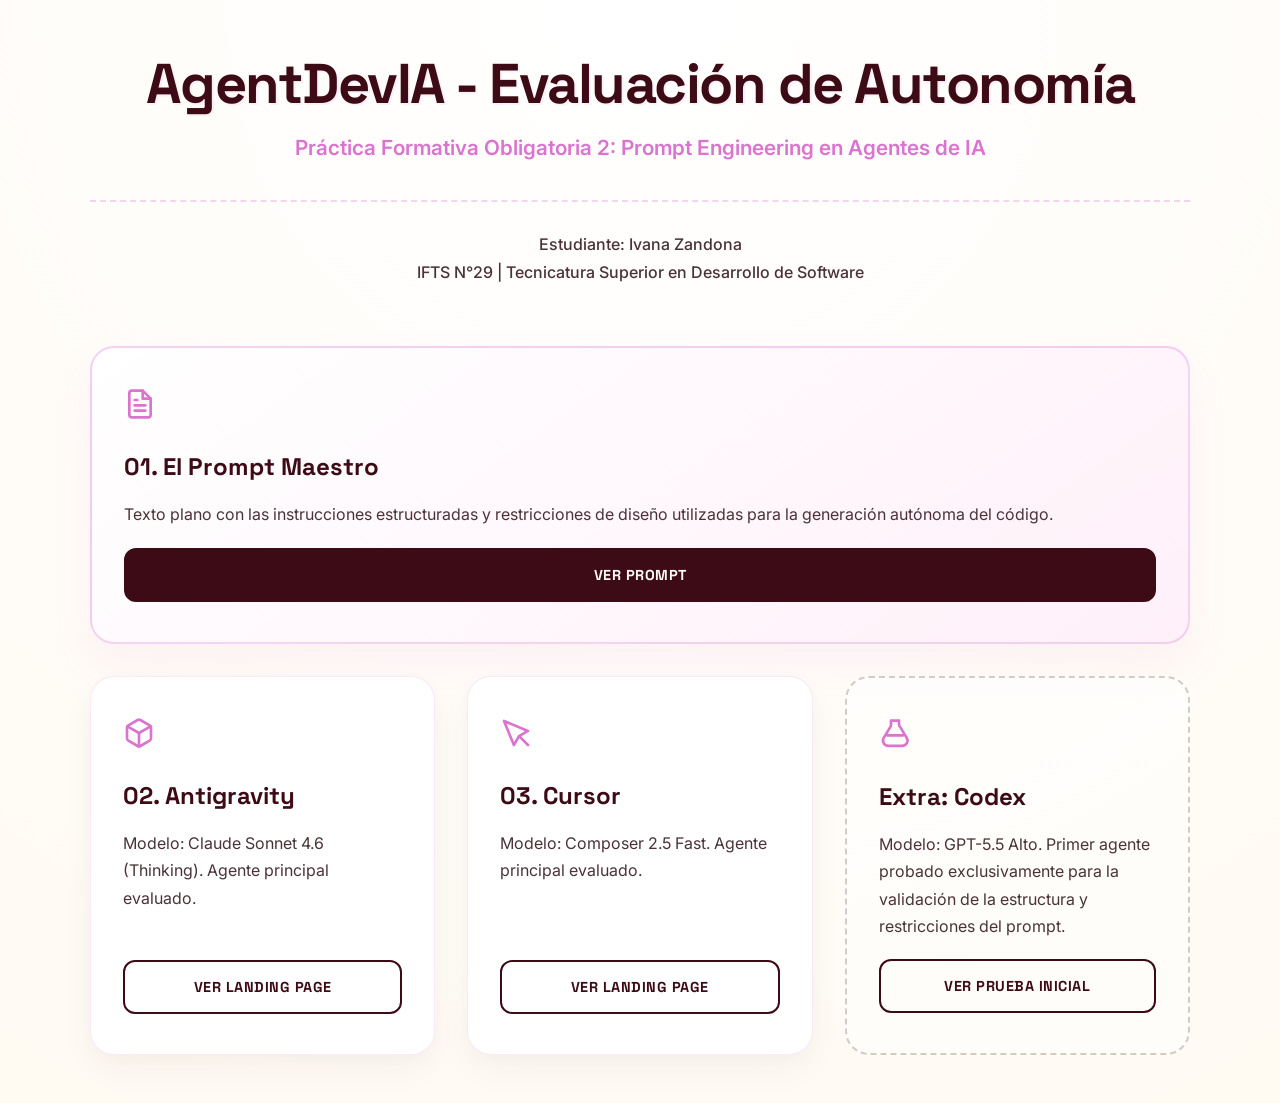
==== index.html @ 5f33a5aa "Primer commit para entrega PFO 2: Landing Pages con Agentes IA" ====
<!DOCTYPE html>
<html lang="es">
<head>
    <meta charset="UTF-8">
    <meta name="viewport" content="width=device-width, initial-scale=1.0">
    <title>PFO 2 - Prompt Engineering | Ivana Zandona</title>
    <link rel="stylesheet" href="styles.css">
    <link rel="preconnect" href="https://fonts.googleapis.com">
    <link rel="preconnect" href="https://fonts.gstatic.com" crossorigin>
    <link href="https://fonts.googleapis.com/css2?family=Inter:wght@400;500;600&family=Space+Grotesk:wght@500;700&display=swap" rel="stylesheet">
</head>
<body>
    <main class="container">
        <header class="header">
            <h1>AgentDevIA - Evaluación de Autonomía</h1>
            <p class="subtitle">Práctica Formativa Obligatoria 2: Prompt Engineering en Agentes de IA</p>
            <div class="student-info">
                <span>Estudiante: Ivana Zandona</span>
                <span>IFTS N°29 | Tecnicatura Superior en Desarrollo de Software</span>
            </div>
        </header>

        <section class="links-grid">
            <a href="#" onclick="abrirModal(event)" class="card card-prompt">
                <div class="card-icon">
                    <svg width="32" height="32" viewBox="0 0 24 24" fill="none" stroke="currentColor" stroke-width="2" stroke-linecap="round" stroke-linejoin="round"><path d="M14 2H6a2 2 0 0 0-2 2v16a2 2 0 0 0 2 2h12a2 2 0 0 0 2-2V8z"></path><polyline points="14 2 14 8 20 8"></polyline><line x1="16" y1="13" x2="8" y2="13"></line><line x1="16" y1="17" x2="8" y2="17"></line><polyline points="10 9 9 9 8 9"></polyline></svg>
                </div>
                <h2>01. El Prompt Maestro</h2>
                <p>Texto plano con las instrucciones estructuradas y restricciones de diseño utilizadas para la generación autónoma del código.</p>
                <span class="btn">Ver Prompt</span>
            </a>

            <a href="agente-antigravity/index.html" class="card">
                <div class="card-icon">
                    <svg width="32" height="32" viewBox="0 0 24 24" fill="none" stroke="currentColor" stroke-width="2" stroke-linecap="round" stroke-linejoin="round"><path d="M21 16V8a2 2 0 0 0-1-1.73l-7-4a2 2 0 0 0-2 0l-7 4A2 2 0 0 0 3 8v8a2 2 0 0 0 1 1.73l7 4a2 2 0 0 0 2 0l7-4A2 2 0 0 0 21 16z"></path><polyline points="3.27 6.96 12 12.01 20.73 6.96"></polyline><line x1="12" y1="22.08" x2="12" y2="12"></line></svg>
                </div>
                <h2>02. Antigravity</h2>
                <p>Modelo: Claude Sonnet 4.6 (Thinking). Agente principal evaluado.</p>
                <span class="btn">Ver Landing Page</span>
            </a>

            <a href="agente-cursor/index.html" class="card">
                <div class="card-icon">
                    <svg width="32" height="32" viewBox="0 0 24 24" fill="none" stroke="currentColor" stroke-width="2" stroke-linecap="round" stroke-linejoin="round"><polygon points="3 3 10.42 21 14.31 14.31 21 10.42 3 3"></polygon><line x1="14.31" y1="14.31" x2="21" y2="21"></line></svg>
                </div>
                <h2>03. Cursor</h2>
                <p>Modelo: Composer 2.5 Fast. Agente principal evaluado.</p>
                <span class="btn">Ver Landing Page</span>
            </a>

            <a href="agente-codex/index.html" class="card card-extra">
                <div class="card-icon">
                    <svg width="32" height="32" viewBox="0 0 24 24" fill="none" stroke="currentColor" stroke-width="2" stroke-linecap="round" stroke-linejoin="round"><path d="M9 2v2.789a4 4 0 0 1-.672 2.219l-4.72 7.74a4 4 0 0 0 3.414 6.136h10.324a4 4 0 0 0 3.414-6.136l-4.72-7.74A4 4 0 0 1 15 4.789V2"></path><path d="M10 2h4"></path><path d="M6 13h12"></path></svg>
                </div>
                <h2>Extra: Codex</h2>
                <p>Modelo: GPT-5.5 Alto. Primer agente probado exclusivamente para la validación de la estructura y restricciones del prompt.</p>
                <span class="btn">Ver Prueba Inicial</span>
            </a>
        </section>
    </main>

    <div id="modalPrompt" class="modal">
        <div class="modal-content">
            <span class="close-btn" onclick="cerrarModal()">&times;</span>
            <h2 class="modal-title">Prompt Maestro Utilizado</h2>
            <div class="prompt-container">
                <pre><code id="contenidoPrompt">Cargando prompt...</code></pre>
            </div>
        </div>
    </div>

    <script>
        async function abrirModal(evento) {
            evento.preventDefault(); 
            document.getElementById('modalPrompt').classList.add('activo');
            document.body.style.overflow = 'hidden'; 

            const contenedor = document.getElementById('contenidoPrompt');
            
            if(contenedor.innerText === 'Cargando prompt...') {
                try {
                    const respuesta = await fetch('prompt.txt');
                    if (!respuesta.ok) throw new Error('No se pudo leer el archivo');
                    const texto = await respuesta.text();
                    contenedor.innerText = texto;
                } catch (error) {
                    contenedor.innerText = 'Error: No se pudo cargar prompt.txt. Asegurate de que el archivo exista en la misma carpeta.';
                }
            }
        }

        function cerrarModal() {
            document.getElementById('modalPrompt').classList.remove('activo');
            document.body.style.overflow = 'auto'; 
        }

        window.onclick = function(evento) {
            let modal = document.getElementById('modalPrompt');
            if (evento.target == modal) {
                cerrarModal();
            }
        }
    </script>
</body>
</html>
---- styles.css ----
:root {
    --color-principal: #db74cf;
    --color-secundario: #ffa5f4;
    --color-complementario: #ffdac0;
    --color-fondo-oscuro: #3d0b16;
    --color-texto-parrafo: #4a3338; 
    --color-claro: #fffaf2;
}

* {
    margin: 0;
    padding: 0;
    box-sizing: border-box;
}

body {
    font-family: 'Inter', sans-serif;
    background-color: var(--color-claro);
    color: var(--color-texto-parrafo);
    min-height: 100vh;
    display: flex;
    justify-content: center;
    align-items: center;
    padding: 3rem 2rem;
    background-image: radial-gradient(circle at 50% 0%, #ffffff 0%, var(--color-claro) 100%);
}

h1, h2, h3 {
    font-family: 'Space Grotesk', sans-serif;
    color: var(--color-fondo-oscuro);
}

.container {
    max-width: 1100px;
    width: 100%;
    display: flex;
    flex-direction: column;
    gap: 4rem;
}

.header {
    text-align: center;
    display: flex;
    flex-direction: column;
    gap: 1rem;
}

.header h1 {
    font-size: 3.5rem;
    letter-spacing: -1.5px;
    text-shadow: 2px 2px 0px rgba(219, 116, 207, 0.1);
}

.subtitle {
    font-size: 1.3rem;
    color: var(--color-principal);
    font-weight: 600;
}

.student-info {
    display: flex;
    flex-direction: column;
    gap: 0.5rem;
    color: var(--color-texto-parrafo);
    font-size: 1rem;
    margin-top: 1.5rem;
    padding-top: 2rem;
    border-top: 2px dashed rgba(219, 116, 207, 0.3);
    font-weight: 500;
}

.links-grid {
    display: grid;
    grid-template-columns: repeat(auto-fit, minmax(260px, 1fr));
    gap: 2rem;
}

.card {
    background: #ffffff;
    border: 1px solid rgba(219, 116, 207, 0.15);
    border-radius: 24px; 
    padding: 2.5rem 2rem;
    text-decoration: none; 
    display: flex;
    flex-direction: column;
    gap: 1.2rem;
    transition: all 0.4s cubic-bezier(0.175, 0.885, 0.32, 1.275);
    box-shadow: 0 15px 35px rgba(61, 11, 22, 0.04), 0 5px 15px rgba(0,0,0,0.02);
    position: relative;
    overflow: hidden;
}

.card p {
    color: var(--color-texto-parrafo) !important; 
    line-height: 1.7;
    font-size: 1rem;
    font-weight: 400;
}

.card h2 {
    color: var(--color-fondo-oscuro) !important;
    font-size: 1.5rem;
}

.card::before {
    content: '';
    position: absolute;
    top: 0;
    left: 0;
    width: 100%;
    height: 6px;
    background: linear-gradient(90deg, var(--color-principal), var(--color-complementario));
    opacity: 0;
    transition: opacity 0.3s ease;
}

.card-icon {
    color: var(--color-principal);
    margin-bottom: 0.5rem;
    display: inline-block; 
    transition: transform 0.3s ease;
}

.card:hover {
    transform: translateY(-12px);
    box-shadow: 0 25px 50px rgba(219, 116, 207, 0.15), 0 10px 20px rgba(61, 11, 22, 0.08);
    border-color: rgba(219, 116, 207, 0.4);
}

.card:hover::before {
    opacity: 1;
}

.card:hover .card-icon {
    transform: translateY(-5px);
}

.card-prompt {
    grid-column: 1 / -1;
    background: linear-gradient(145deg, #ffffff 0%, #fff0f9 100%);
    border: 2px solid rgba(219, 116, 207, 0.3);
    box-shadow: 0 20px 40px rgba(219, 116, 207, 0.08);
}

.card-extra {
    background: rgba(255, 255, 255, 0.5);
    border: 2px dashed rgba(143, 130, 126, 0.4);
    box-shadow: none;
}

.card-extra:hover {
    border-style: solid;
    background: #ffffff;
}

.btn {
    display: inline-block;
    padding: 1rem 2rem;
    background-color: transparent;
    color: var(--color-fondo-oscuro);
    border: 2px solid var(--color-fondo-oscuro);
    border-radius: 12px;
    text-align: center;
    font-weight: 700;
    font-family: 'Space Grotesk', sans-serif;
    transition: all 0.3s ease;
    margin-top: auto;
    text-transform: uppercase;
    letter-spacing: 0.5px;
    font-size: 0.9rem;
}

.card:hover .btn {
    background-color: var(--color-fondo-oscuro);
    color: var(--color-claro);
    box-shadow: 0 8px 20px rgba(61, 11, 22, 0.2);
}

.card-prompt .btn {
    background-color: var(--color-fondo-oscuro);
    color: var(--color-claro);
}

.card-prompt:hover .btn {
    background-color: var(--color-principal);
    border-color: var(--color-principal);
    color: #ffffff;
    box-shadow: 0 10px 25px rgba(219, 116, 207, 0.4);
}

/*  ESTILOS DE LA VENTANA EMERGENTE (MODAL) */
.modal {
    display: none; 
    position: fixed;
    z-index: 1000;
    left: 0;
    top: 0;
    width: 100%;
    height: 100%;
    background-color: rgba(61, 11, 22, 0.7);
    backdrop-filter: blur(5px);
    opacity: 0;
    transition: opacity 0.3s ease;
}

.modal.activo {
    display: flex;
    justify-content: center;
    align-items: center;
    opacity: 1;
}

.modal-content {
    background-color: #ffffff;
    padding: 3rem;
    border-radius: 24px;
    width: 90%;
    max-width: 800px;
    max-height: 85vh;
    overflow-y: auto;
    position: relative;
    box-shadow: 0 30px 60px rgba(0,0,0,0.2);
    border: 2px solid rgba(219, 116, 207, 0.3);
}

.close-btn {
    position: absolute;
    top: 1.5rem;
    right: 2rem;
    font-size: 2.5rem;
    color: var(--color-principal);
    cursor: pointer;
    transition: color 0.3s ease;
    line-height: 1;
}

.close-btn:hover {
    color: var(--color-fondo-oscuro);
}

.modal-title {
    color: var(--color-principal);
    margin-bottom: 1.5rem;
    font-size: 2rem;
    padding-right: 2rem; 
}

.prompt-container {
    background-color: var(--color-claro);
    border: 1px solid rgba(143, 130, 126, 0.2);
    border-radius: 12px;
    padding: 2rem;
    overflow-x: auto;
}

.prompt-container pre {
    font-family: monospace;
    color: var(--color-texto-parrafo);
    white-space: pre-wrap; 
    font-size: 0.95rem;
    line-height: 1.6;
}

@media (max-width: 768px) {
    .header h1 { font-size: 2.5rem; }
    .container { gap: 2rem; }
    .card { padding: 2rem 1.5rem; }
    .modal-content { padding: 2rem 1.5rem; }
}
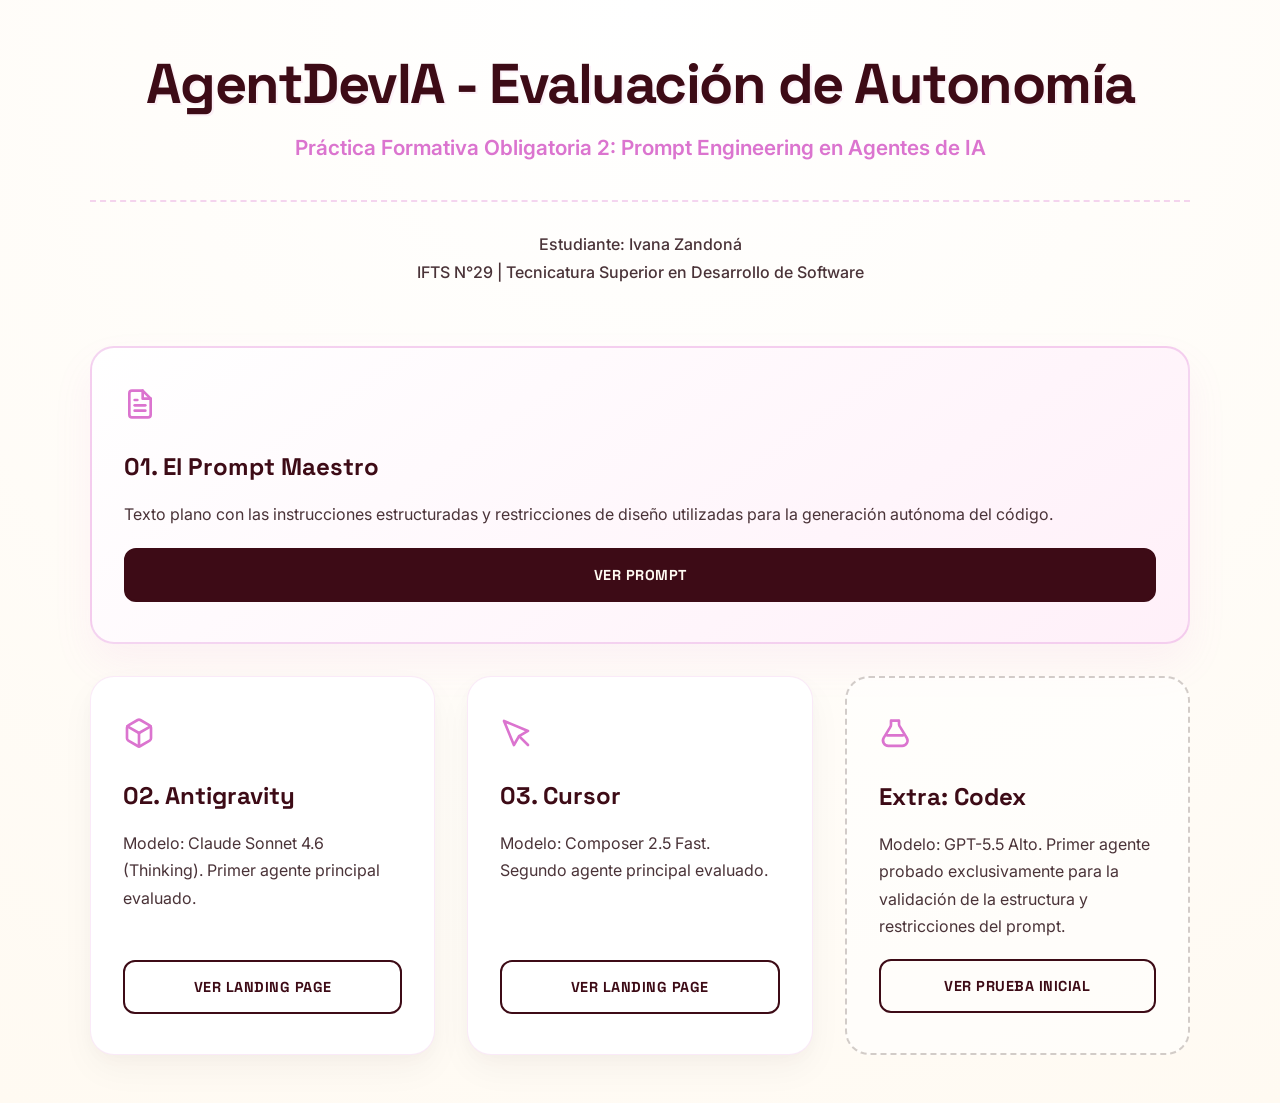
==== commit 5cbe6d1a: "Ajustes finales" ====
--- a/index.html
+++ b/index.html
@@ -15,7 +15,7 @@
             <h1>AgentDevIA - Evaluación de Autonomía</h1>
             <p class="subtitle">Práctica Formativa Obligatoria 2: Prompt Engineering en Agentes de IA</p>
             <div class="student-info">
-                <span>Estudiante: Ivana Zandona</span>
+                <span>Estudiante: Ivana Zandoná</span>
                 <span>IFTS N°29 | Tecnicatura Superior en Desarrollo de Software</span>
             </div>
         </header>
@@ -35,7 +35,7 @@
                     <svg width="32" height="32" viewBox="0 0 24 24" fill="none" stroke="currentColor" stroke-width="2" stroke-linecap="round" stroke-linejoin="round"><path d="M21 16V8a2 2 0 0 0-1-1.73l-7-4a2 2 0 0 0-2 0l-7 4A2 2 0 0 0 3 8v8a2 2 0 0 0 1 1.73l7 4a2 2 0 0 0 2 0l7-4A2 2 0 0 0 21 16z"></path><polyline points="3.27 6.96 12 12.01 20.73 6.96"></polyline><line x1="12" y1="22.08" x2="12" y2="12"></line></svg>
                 </div>
                 <h2>02. Antigravity</h2>
-                <p>Modelo: Claude Sonnet 4.6 (Thinking). Agente principal evaluado.</p>
+                <p>Modelo: Claude Sonnet 4.6 (Thinking). Primer agente principal evaluado.</p>
                 <span class="btn">Ver Landing Page</span>
             </a>
 
@@ -44,7 +44,7 @@
                     <svg width="32" height="32" viewBox="0 0 24 24" fill="none" stroke="currentColor" stroke-width="2" stroke-linecap="round" stroke-linejoin="round"><polygon points="3 3 10.42 21 14.31 14.31 21 10.42 3 3"></polygon><line x1="14.31" y1="14.31" x2="21" y2="21"></line></svg>
                 </div>
                 <h2>03. Cursor</h2>
-                <p>Modelo: Composer 2.5 Fast. Agente principal evaluado.</p>
+                <p>Modelo: Composer 2.5 Fast. Segundo agente principal evaluado.</p>
                 <span class="btn">Ver Landing Page</span>
             </a>
 
